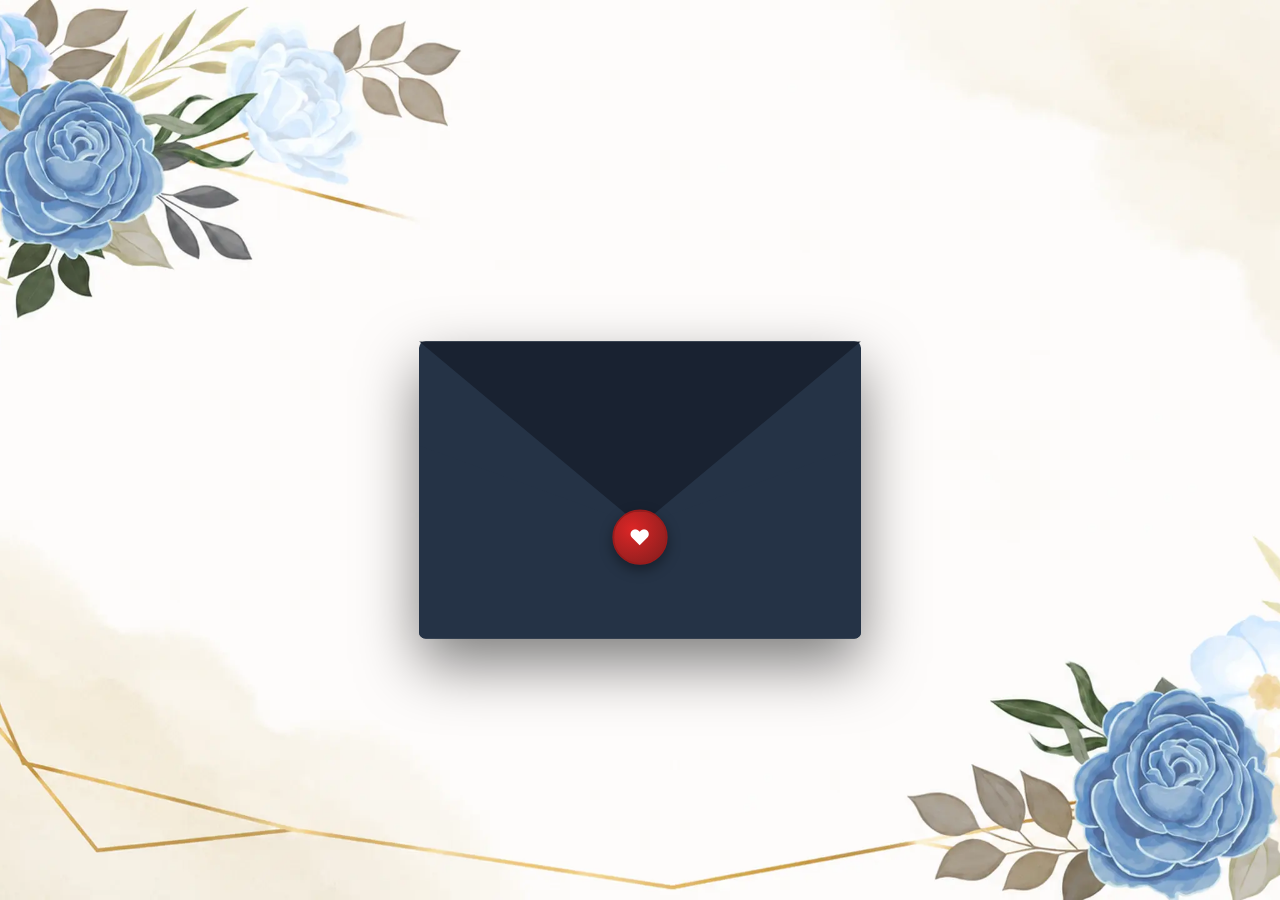
==== main_page.html @ ef390c4f "Update main_page.html" ====
<!DOCTYPE html>
<html lang="en">
<head>
    <meta charset="UTF-8">
    <meta name="viewport" content="width=device-width, initial-scale=1.0, maximum-scale=1.0, user-scalable=no">
    <title>Wedding Invitation - Ismail & Yara</title>
    
    <!-- We load your style.css first -->
    <link rel="stylesheet" href="style.css">
    
    <style>
        /* This section FORCES the floral image to appear and removes the blue gradient */
        html, body {
            margin: 0 !important;
            padding: 0 !important;
            width: 100% !important;
            height: 100% !important;
            overflow: hidden !important;
        }

        body {
            /* 1. This line overrides the blue gradient from style.css */
            background-image: url("background.webp") !important; 
            background-size: cover !important;
            background-position: center center !important;
            background-repeat: no-repeat !important;
            
            display: flex !important;
            justify-content: center !important;
            align-items: center !important;
            min-height: 100dvh !important;
        }

        /* PC Scaling */
        .envelope-wrapper {
            position: relative;
            z-index: 10;
            transform: scale(0.85);
        }

        /* Mobile Fix */
        @media screen and (max-width: 768px) {
    body {
        background-image: url("mobile-background.webp") !important;
        background-position: center top !important;
    }

    /* 1. Rectangular Envelope remains as we built it */
    .envelope-wrapper {
        width: 360px !important;
        height: 200px !important;
        transform: scale(0.65) translateY(60px) !important;
        display: block !important;
    }

    .envelope {
        position: absolute !important;
        width: 360px !important;
        height: 200px !important;
    }

    /* 2. INCREASED FONT SIZES (Mobile Only) */
    .name { 
        font-size: 38px !important; /* Larger names */
        letter-spacing: 2px !important;
        margin-bottom: 5px !important;
    }

    .and-text { 
        font-size: 50px !important; /* Larger ampersand */
        margin: 10px 0 !important;
    }

    .wedding-date { 
        font-size: 20px !important; /* Larger date */
        margin-top: 10px !important;
    }

    .invite-text { 
        font-size: 16px !important; /* Larger cordially invite text */
        margin-bottom: 20px !important;
    }

    /* 3. LARGER BUTTON (Mobile Only) */
    .open-btn {
        padding: 15px 0 !important;
        font-size: 18px !important;
        width: 90% !important;
        border-radius: 50px !important;
    }

    /* 4. ADJUST THE CARD TO FIT BIGGER TEXT */
    .invitation-card {
        position: absolute !important;
        width: 340px !important;
        height: 480px !important; /* Made taller to fit the bigger text */
        padding: 40px 20px !important;
        left: 10px !important;
        bottom: 10px !important;
        transform: scale(1) !important;
    }

    /* 5. ADJUST OPEN ANIMATION */
    /* Since the text is bigger and card is taller, 
       we pop it up higher to make sure the button is visible */
    .envelope-wrapper.open .invitation-card {
        transform: translateY(-380px) !important; 
        z-index: 10 !important;
    }
    
    .envelope-wrapper.open .flap {
        transform: rotateX(180deg) !important;
        z-index: 1 !important;
    }

    .wax-seal {
        top: 85px !important;
        left: 50% !important;
        transform: translateX(-50%) !important;
    }
}
    </style>
</head>
<body>

    <div class="envelope-wrapper" id="envelopeWrapper">
        <!-- ... (Invitation Card Content) ... -->
        <div class="invitation-card">
            <div class="avatar-circle">
                <img src="heart.png" alt="♥" style="width: 40px; height: 40px;" onerror="this.src='https://cdn-icons-png.flaticon.com/512/833/833472.png'">
            </div>
            <h1 class="name">ISMAIL</h1>
            <span class="and-text">&</span>
            <h1 class="name">YARA</h1>
            <div class="elegant-line"></div>
            <p class="wedding-date">September 04, 2026</p>
            <p class="invite-text">cordially invite.</p>
            <a href="details.html" class="open-btn">Open</a>
        </div>

        <div class="envelope">
            <div class="flap"></div>
            <div class="pocket"></div>
            <div class="wax-seal" id="waxSeal">
                <span style="font-size: 25px; color: white;">♥</span>
            </div>
        </div>
    </div>

    <script>
        const waxSeal = document.getElementById('waxSeal');
        const envelopeWrapper = document.getElementById('envelopeWrapper');
        waxSeal.addEventListener('click', (e) => {
            e.stopPropagation();
            envelopeWrapper.classList.add('open');
        });
    </script>
</body>
</html>
---- style.css ----
/* 1. Import Premium Fonts */
@import url('https://fonts.googleapis.com/css2?family=Cinzel:wght@700&family=Playfair+Display:ital,wght@1,400&family=Inter:wght@400;700&display=swap');

* {
    margin: 0;
    padding: 0;
    box-sizing: border-box;
}

body {
    background: linear-gradient(135deg, #238ea0 0%, #4b2c8a 100%);
    min-height: 100dvh;
    display: flex;
    justify-content: center;
    align-items: center;
    font-family: 'Inter', sans-serif;
    overflow: hidden; /* Prevents scrolling on the main page */
}

/* --- BACKGROUND ANIMATED BLOBS --- */
.background-blobs {
    position: fixed;
    top: 0;
    left: 0;
    width: 100vw;
    height: 100dvh;
    z-index: 0;
}

.blob {
    position: absolute;
    border-radius: 50%;
    filter: blur(120px);
    opacity: 0.4;
    animation: move 20s infinite alternate;
}

.blob-1 { width: 600px; height: 600px; background: #1e40af; top: -150px; left: -150px; }
.blob-2 { width: 500px; height: 500px; background: #4c1d95; bottom: -100px; right: -100px; }

@keyframes move {
    from { transform: translate(0, 0); }
    to { transform: translate(100px, 100px); }
}

/* --- ENVELOPE WRAPPER --- */
.envelope-wrapper {
    position: relative;
    width: 520px;
    height: 350px;
    z-index: 10;
    perspective: 1500px;
    margin-top: 80px;
    cursor: pointer;
    transition: transform 0.3s ease;
}

/* 3D Envelope Base */
.envelope {
    position: absolute;
    top: 0;
    left: 0;
    width: 100%;
    height: 100%;
    background: #253346;
    border-radius: 8px;
    box-shadow: 0 30px 70px rgba(0, 0, 0, 0.5);
}

/* Top Flap */
.flap {
    position: absolute;
    top: 0;
    left: 0;
    width: 100%;
    height: 100%;
    background: #192231;
    clip-path: polygon(0 0, 50% 62%, 100% 0);
    z-index: 5;
    transform-origin: top;
    transition: transform 0.8s cubic-bezier(0.4, 0, 0.2, 1), z-index 0.2s 0.4s;
    filter: drop-shadow(0px 6px 5px rgba(0,0,0,0.5));
}

/* Envelope Front Pocket */
.pocket {
    position: absolute;
    top: 0;
    left: 0;
    width: 100%;
    height: 100%;
    background: #253346;
    clip-path: polygon(0 35%, 50% 62%, 100% 35%, 100% 100%, 0 100%);
    z-index: 4;
    border-radius: 0 0 8px 8px;
}

/* Wax Seal */
.wax-seal {
    position: absolute;
    top: 198px;
    left: 50%;
    transform: translateX(-50%);
    width: 65px;
    height: 65px;
    background: radial-gradient(circle at 35% 35%, #dc2626, #7f1d1d);
    border-radius: 50%;
    z-index: 6;
    display: flex;
    justify-content: center;
    align-items: center;
    color: white;
    box-shadow: 0 6px 15px rgba(0, 0, 0, 0.4);
    border: 2px solid #991b1b;
    transition: opacity 0.3s ease, transform 0.3s ease;
}

/* --- THE INVITATION CARD --- */
.invitation-card {
    position: absolute;
    top: 10px;
    left: 50%;
    transform: translateX(-50%) scale(0.9);
    width: 380px;
    height: 480px;
    background: #fdfaf3;
    border-radius: 30px;
    padding: 35px 25px;
    text-align: center;
    z-index: 2;
    opacity: 0;
    pointer-events: none;
    transition: transform 1s cubic-bezier(0.175, 0.885, 0.32, 1.2) 0.5s,opacity 0.6s ease 0.5s, z-index 0s 0.5s;
    box-shadow: 0 15px 35px rgba(0, 0, 0, 0.2);
}

.avatar-circle {
    width: 70px;
    height: 70px;
    border: 2px solid #5dade2;
    border-radius: 50%;
    margin: 0 auto 15px;
    display: flex;
    justify-content: center;
    align-items: center;
    background: #1e293b;
    overflow: hidden;
}

.name {
    font-family: 'Cinzel', serif;
    font-size: 28px;
    letter-spacing: 3px;
    color: #1e293b;
    line-height: 1.1;
    font-weight: 700;
}

.and-text {
    font-family: 'Playfair Display', serif;
    font-style: italic;
    font-size: 36px;
    color: #5dade2;
    display: block;
    margin: 8px 0;
}

.elegant-line {
    width: 50px;
    height: 1px;
    background: #cbd5e1;
    margin: 15px auto;
}

.wedding-date { font-weight: 700; color: #1e293b; font-size: 16px; }
.invite-text { color: #94a3b8; font-size: 13px; margin-bottom: 25px; }

.open-btn {
    display: block;
    width: 80%;
    margin: 0 auto;
    background: #2c3748;
    color: white;
    text-decoration: none;
    padding: 14px 0;
    border-radius: 50px;
    font-weight: 700;
    font-size: 16px;
}

.open-btn:hover { background: #1e293b; transform: scale(1.03); }

/* --- OPEN STATE ANIMATION --- */
.envelope-wrapper.open .flap { transform: rotateX(180deg); z-index: 1; }
.envelope-wrapper.open .wax-seal { opacity: 0; transform: translate(-50%, -20px) scale(0); }
.envelope-wrapper.open .invitation-card {
    opacity: 1;
    pointer-events: auto;
    transform: translate(-50%, -140px) scale(1); 
    z-index: 10;
}

/* --- MOBILE SCALING (Matched to 7:52 Look) --- */
@media (max-width: 600px) {
    .envelope-wrapper { 
        transform: scale(0.8); /* This is the key change */
        margin-top: 100px; 
    }
    .envelope-wrapper.open .invitation-card { 
        transform: translate(-50%, -180px) scale(1); 
    }
}
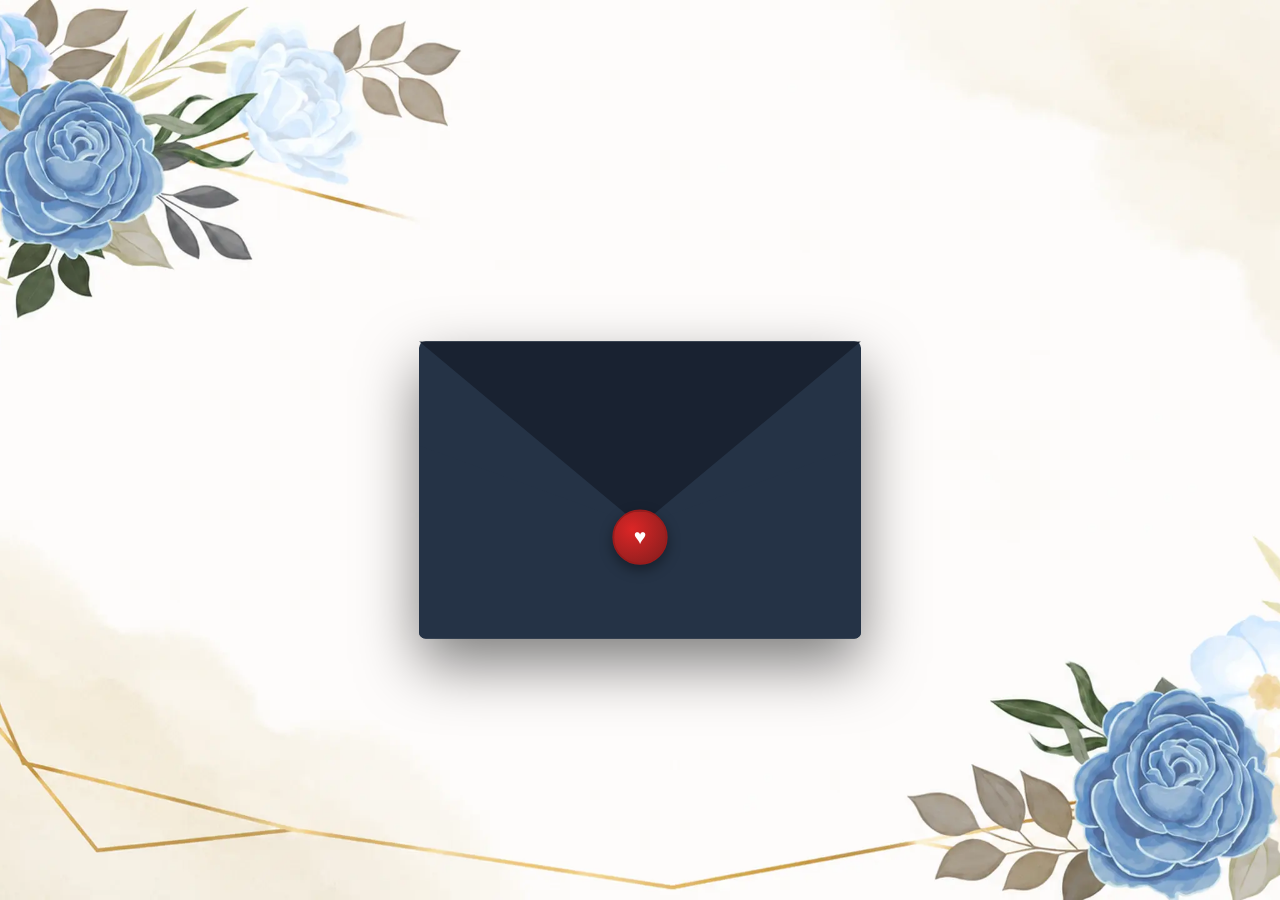
==== commit 584c7a61: "Update main_page.html" ====
--- a/main_page.html
+++ b/main_page.html
@@ -126,7 +126,7 @@
     <div class="envelope-wrapper" id="envelopeWrapper">
         <!-- ... (Invitation Card Content) ... -->
         <div class="invitation-card">
-            <div class="avatar-circle">
+           <div class="avatar-circle">
                 <img src="heart.png" alt="♥" style="width: 40px; height: 40px;" onerror="this.src='https://cdn-icons-png.flaticon.com/512/833/833472.png'">
             </div>
             <h1 class="name">ISMAIL</h1>
--- a/style.css
+++ b/style.css
@@ -7,36 +7,7 @@
     box-sizing: border-box;
 }
 
-body {
-    background: linear-gradient(135deg, #238ea0 0%, #4b2c8a 100%);
-    min-height: 100dvh;
-    display: flex;
-    justify-content: center;
-    align-items: center;
-    font-family: 'Inter', sans-serif;
-    overflow: hidden; /* Prevents scrolling on the main page */
-}
-
-/* --- BACKGROUND ANIMATED BLOBS --- */
-.background-blobs {
-    position: fixed;
-    top: 0;
-    left: 0;
-    width: 100vw;
-    height: 100dvh;
-    z-index: 0;
-}
-
-.blob {
-    position: absolute;
-    border-radius: 50%;
-    filter: blur(120px);
-    opacity: 0.4;
-    animation: move 20s infinite alternate;
-}
-
-.blob-1 { width: 600px; height: 600px; background: #1e40af; top: -150px; left: -150px; }
-.blob-2 { width: 500px; height: 500px; background: #4c1d95; bottom: -100px; right: -100px; }
+
 
 @keyframes move {
     from { transform: translate(0, 0); }
@@ -121,8 +92,8 @@
     top: 10px;
     left: 50%;
     transform: translateX(-50%) scale(0.9);
-    width: 380px;
-    height: 480px;
+    width: 350px;
+    height: 470px;
     background: #fdfaf3;
     border-radius: 30px;
     padding: 35px 25px;
@@ -134,6 +105,14 @@
     box-shadow: 0 15px 35px rgba(0, 0, 0, 0.2);
 }
 
+
+.avatar-circle img {
+    filter: brightness(0) invert(1);
+    width: 40px;
+    height: 40px;
+    object-fit: contain;
+}
+
 .avatar-circle {
     width: 70px;
     height: 70px;
@@ -143,13 +122,12 @@
     display: flex;
     justify-content: center;
     align-items: center;
-    background: #1e293b;
+    background: #1e293b; 
     overflow: hidden;
 }
-
 .name {
     font-family: 'Cinzel', serif;
-    font-size: 28px;
+    font-size: 38px;
     letter-spacing: 3px;
     color: #1e293b;
     line-height: 1.1;
@@ -159,7 +137,7 @@
 .and-text {
     font-family: 'Playfair Display', serif;
     font-style: italic;
-    font-size: 36px;
+    font-size: 52px;
     color: #5dade2;
     display: block;
     margin: 8px 0;
@@ -172,8 +150,20 @@
     margin: 15px auto;
 }
 
-.wedding-date { font-weight: 700; color: #1e293b; font-size: 16px; }
-.invite-text { color: #94a3b8; font-size: 13px; margin-bottom: 25px; }
+/* --- DATE SIZE INCREASE --- */
+.wedding-date { 
+    font-weight: 700; 
+    color: #1e293b; 
+    font-size: 19px; /* Increased from 16px */
+    letter-spacing: 1px;
+}
+
+/* --- INVITE TEXT SIZE INCREASE --- */
+.invite-text { 
+    color: #94a3b8; 
+    font-size: 19px; /* Increased from 13px */
+    margin-bottom: 30px; 
+}
 
 .open-btn {
     display: block;
@@ -200,13 +190,16 @@
     z-index: 10;
 }
 
-/* --- MOBILE SCALING (Matched to 7:52 Look) --- */
 @media (max-width: 600px) {
-    .envelope-wrapper { 
-        transform: scale(0.8); /* This is the key change */
-        margin-top: 100px; 
+    .envelope-wrapper { transform: scale(0.8); margin-top: 100px; }
+    .envelope-wrapper.open .invitation-card { transform: translate(-50%, -180px) scale(1); }
+}
+
+/* Ensure background image stays covered nicely on mobile devices */
+@media screen and (max-width: 768px) {
+    body {
+        background-attachment: scroll;
+        background-size: cover;
+        background-position: center top;
     }
-    .envelope-wrapper.open .invitation-card { 
-        transform: translate(-50%, -180px) scale(1); 
-    }
-}+}
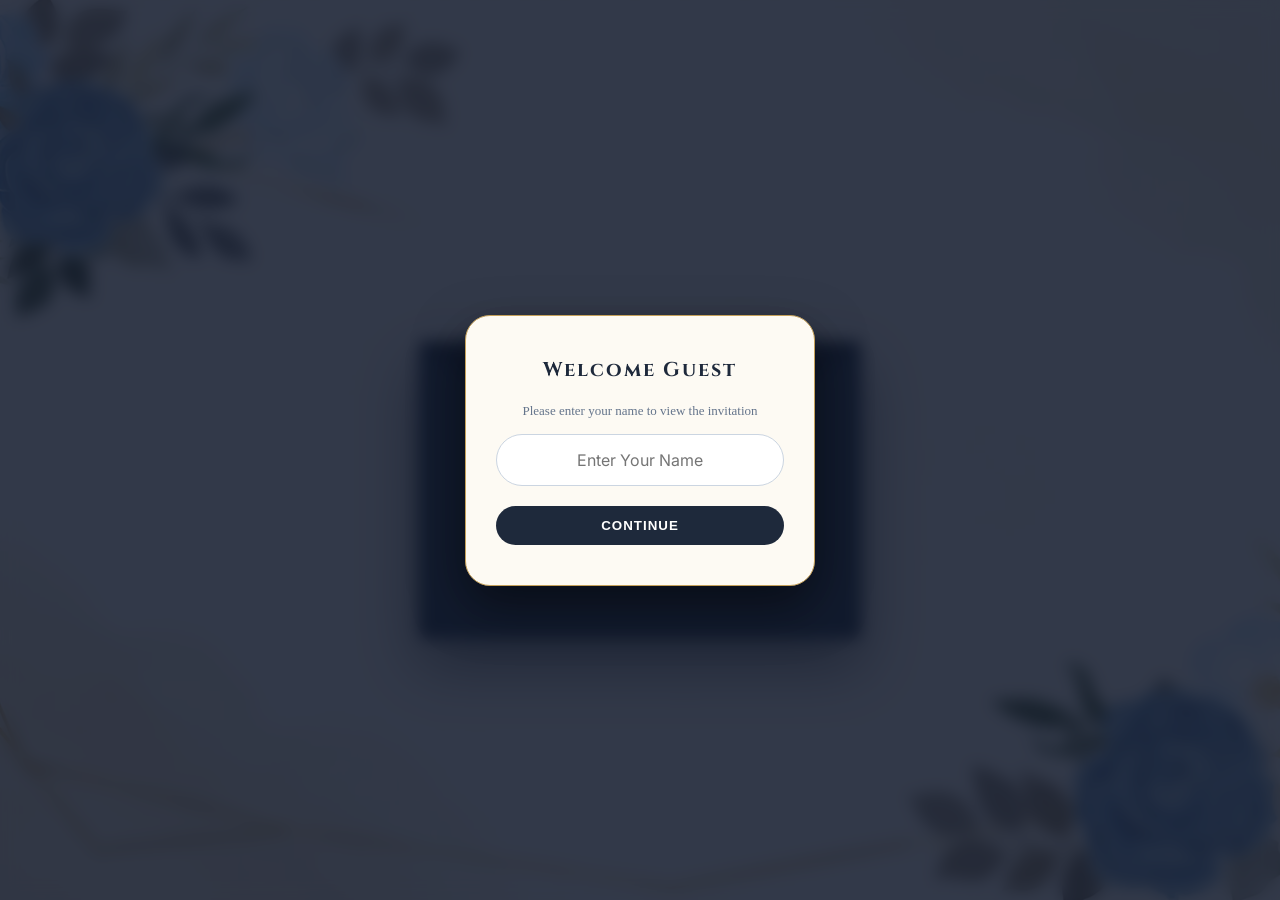
==== commit 28a95274: "Update main_page.html" ====
--- a/main_page.html
+++ b/main_page.html
@@ -5,11 +5,9 @@
     <meta name="viewport" content="width=device-width, initial-scale=1.0, maximum-scale=1.0, user-scalable=no">
     <title>Wedding Invitation - Ismail & Yara</title>
     
-    <!-- We load your style.css first -->
     <link rel="stylesheet" href="style.css">
     
     <style>
-        /* This section FORCES the floral image to appear and removes the blue gradient */
         html, body {
             margin: 0 !important;
             padding: 0 !important;
@@ -19,115 +17,157 @@
         }
 
         body {
-            /* 1. This line overrides the blue gradient from style.css */
             background-image: url("background.webp") !important; 
             background-size: cover !important;
             background-position: center center !important;
             background-repeat: no-repeat !important;
-            
             display: flex !important;
             justify-content: center !important;
             align-items: center !important;
             min-height: 100dvh !important;
         }
 
-        /* PC Scaling */
+        /* --- THE POPUP WINDOW (OVERLAY) --- */
+        #nameOverlay {
+            position: fixed;
+            top: 0;
+            left: 0;
+            width: 100%;
+            height: 100%;
+            background: rgba(15, 23, 42, 0.85); /* Dark elegant blue transparent */
+            backdrop-filter: blur(8px);
+            z-index: 1000;
+            display: flex;
+            justify-content: center;
+            align-items: center;
+            transition: opacity 0.5s ease;
+        }
+
+        .name-box {
+            background: #fdfaf3;
+            padding: 40px 30px;
+            border-radius: 25px;
+            text-align: center;
+            width: 90%;
+            max-width: 350px;
+            box-shadow: 0 20px 50px rgba(0,0,0,0.5);
+            border: 1px solid #c5a059;
+        }
+
+        .name-box h2 {
+            font-family: 'Cinzel', serif;
+            font-size: 20px;
+            color: #1e293b;
+            margin-bottom: 20px;
+            letter-spacing: 2px;
+        }
+
+        .name-box input {
+            width: 100%;
+            padding: 15px;
+            border-radius: 50px;
+            border: 1px solid #cbd5e1;
+            margin-bottom: 20px;
+            text-align: center;
+            font-family: 'Inter', sans-serif;
+            font-size: 16px;
+            outline: none;
+        }
+
+        .submit-name-btn {
+            background: #1e293b;
+            color: white;
+            padding: 12px 40px;
+            border-radius: 50px;
+            border: none;
+            font-weight: 700;
+            letter-spacing: 1px;
+            cursor: pointer;
+            width: 100%;
+        }
+
+        /* --- ENVELOPE STYLING --- */
         .envelope-wrapper {
             position: relative;
             z-index: 10;
             transform: scale(0.85);
         }
 
-        /* Mobile Fix */
         @media screen and (max-width: 768px) {
-    body {
-        background-image: url("mobile-background.webp") !important;
-        background-position: center top !important;
-    }
-
-    /* 1. Rectangular Envelope remains as we built it */
-    .envelope-wrapper {
-        width: 360px !important;
-        height: 200px !important;
-        transform: scale(0.65) translateY(60px) !important;
-        display: block !important;
-    }
-
-    .envelope {
-        position: absolute !important;
-        width: 360px !important;
-        height: 200px !important;
-    }
-
-    /* 2. INCREASED FONT SIZES (Mobile Only) */
-    .name { 
-        font-size: 38px !important; /* Larger names */
-        letter-spacing: 2px !important;
-        margin-bottom: 5px !important;
-    }
-
-    .and-text { 
-        font-size: 50px !important; /* Larger ampersand */
-        margin: 10px 0 !important;
-    }
-
-    .wedding-date { 
-        font-size: 20px !important; /* Larger date */
-        margin-top: 10px !important;
-    }
-
-    .invite-text { 
-        font-size: 16px !important; /* Larger cordially invite text */
-        margin-bottom: 20px !important;
-    }
-
-    /* 3. LARGER BUTTON (Mobile Only) */
-    .open-btn {
-        padding: 15px 0 !important;
-        font-size: 18px !important;
-        width: 90% !important;
-        border-radius: 50px !important;
-    }
-
-    /* 4. ADJUST THE CARD TO FIT BIGGER TEXT */
-    .invitation-card {
-        position: absolute !important;
-        width: 340px !important;
-        height: 480px !important; /* Made taller to fit the bigger text */
-        padding: 40px 20px !important;
-        left: 10px !important;
-        bottom: 10px !important;
-        transform: scale(1) !important;
-    }
-
-    /* 5. ADJUST OPEN ANIMATION */
-    /* Since the text is bigger and card is taller, 
-       we pop it up higher to make sure the button is visible */
-    .envelope-wrapper.open .invitation-card {
-        transform: translateY(-380px) !important; 
-        z-index: 10 !important;
-    }
-    
-    .envelope-wrapper.open .flap {
-        transform: rotateX(180deg) !important;
-        z-index: 1 !important;
-    }
-
-    .wax-seal {
-        top: 85px !important;
-        left: 50% !important;
-        transform: translateX(-50%) !important;
-    }
-}
+            body {
+                background-image: url("mobile-background.webp") !important;
+                background-position: center top !important;
+            }
+
+            .envelope-wrapper {
+                width: 360px !important;
+                height: 200px !important;
+                transform: scale(0.65) translateY(60px) !important;
+                display: block !important;
+            }
+
+            .envelope {
+                position: absolute !important;
+                width: 360px !important;
+                height: 200px !important;
+            }
+
+            .name { font-size: 38px !important; letter-spacing: 2px !important; margin-bottom: 5px !important; }
+            .and-text { font-size: 50px !important; margin: 10px 0 !important; }
+            .wedding-date { font-size: 20px !important; margin-top: 10px !important; }
+            .invite-text { font-size: 19px !important; margin-bottom: 25px !important; }
+
+            .open-btn {
+                padding: 15px 0 !important;
+                font-size: 18px !important;
+                width: 90% !important;
+                border-radius: 50px !important;
+                text-decoration: none;
+                display: block;
+                margin: 0 auto;
+                background: #2c3748;
+                color: white;
+                font-weight: 700;
+            }
+
+            .invitation-card {
+                position: absolute !important;
+                width: 340px !important;
+                height: 480px !important; 
+                padding: 40px 20px !important;
+                left: 10px !important;
+                bottom: 10px !important;
+                transform: scale(1) !important;
+            }
+
+            .envelope-wrapper.open .invitation-card {
+                transform: translateY(-380px) !important; 
+                z-index: 10 !important;
+            }
+            
+            .wax-seal { top: 85px !important; left: 50% !important; transform: translateX(-50%) !important; }
+        }
     </style>
 </head>
 <body>
 
+    <!-- 1. THE NAME POPUP WINDOW -->
+    <div id="nameOverlay">
+        <div class="name-box">
+            <h2>Welcome Guest</h2>
+            <p style="font-size: 13px; color: #64748b; margin-bottom: 15px;">Please enter your name to view the invitation</p>
+            <input type="text" id="guestNameInput" placeholder="Enter Your Name">
+            <button class="submit-name-btn" onclick="submitName()">CONTINUE</button>
+        </div>
+    </div>
+
+    <!-- 2. THE ENVELOPE -->
     <div class="envelope-wrapper" id="envelopeWrapper">
-        <!-- ... (Invitation Card Content) ... -->
         <div class="invitation-card">
-           <div class="avatar-circle">
-                <img src="heart.png" alt="♥" style="width: 40px; height: 40px;" onerror="this.src='https://cdn-icons-png.flaticon.com/512/833/833472.png'">
+            <div class="avatar-circle">
+                <svg viewBox="0 0 32 32" width="35" height="35" fill="white">
+                    <path d="M16 28.5L13.8 26.5C5.8 19.3 0.5 14.5 0.5 8.5C0.5 3.8 4.2 0.1 8.9 0.1C11.5 0.1 14.1 1.3 15.8 3.3C17.5 1.3 20.1 0.1 22.7 0.1C27.4 0.1 31.1 3.8 31.1 8.5C31.1 14.5 25.8 19.3 17.8 26.5L16 28.5Z"/>
+                </svg>
             </div>
             <h1 class="name">ISMAIL</h1>
             <span class="and-text">&</span>
@@ -135,6 +175,7 @@
             <div class="elegant-line"></div>
             <p class="wedding-date">September 04, 2026</p>
             <p class="invite-text">cordially invite.</p>
+            
             <a href="details.html" class="open-btn">Open</a>
         </div>
 
@@ -148,8 +189,37 @@
     </div>
 
     <script>
+        // Check if name already exists in memory
+        window.onload = function() {
+            const savedName = localStorage.getItem('wedding_guest_name');
+            if (savedName) {
+                document.getElementById('nameOverlay').style.display = 'none';
+            }
+        };
+
+        // Logic for the popup
+        function submitName() {
+            const nameInput = document.getElementById('guestNameInput').value;
+            if (nameInput.trim() === "") {
+                alert("Please enter your name first ♥");
+                return;
+            }
+            
+            // Save name for the next page
+            localStorage.setItem('wedding_guest_name', nameInput);
+            
+            // Hide the popup with animation
+            const overlay = document.getElementById('nameOverlay');
+            overlay.style.opacity = '0';
+            setTimeout(() => {
+                overlay.style.display = 'none';
+            }, 500);
+        }
+
+        // Envelope logic
         const waxSeal = document.getElementById('waxSeal');
         const envelopeWrapper = document.getElementById('envelopeWrapper');
+        
         waxSeal.addEventListener('click', (e) => {
             e.stopPropagation();
             envelopeWrapper.classList.add('open');
--- a/style.css
+++ b/style.css
@@ -106,23 +106,16 @@
 }
 
 
-.avatar-circle img {
-    filter: brightness(0) invert(1);
-    width: 40px;
-    height: 40px;
-    object-fit: contain;
-}
-
 .avatar-circle {
-    width: 70px;
+    display: flex !important;
+    justify-content: center !important;
+    align-items: center !important;
+    width: 70px; /* أو المقاس الذي تفضله */
     height: 70px;
+    border-radius: 50%;
+    background: #1e293b; /* اللون الكحلي */
     border: 2px solid #5dade2;
-    border-radius: 50%;
     margin: 0 auto 15px;
-    display: flex;
-    justify-content: center;
-    align-items: center;
-    background: #1e293b; 
     overflow: hidden;
 }
 .name {
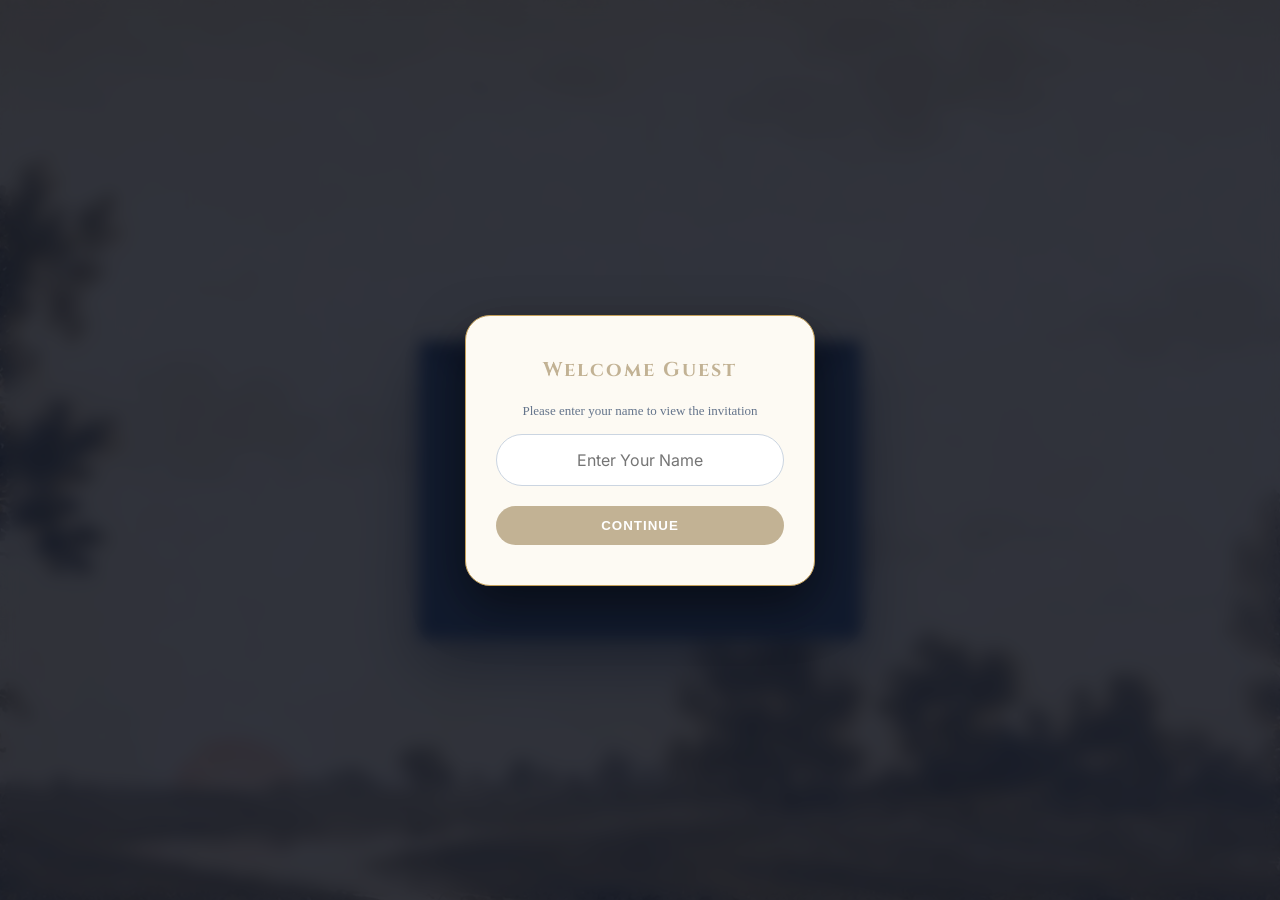
==== commit 6580859b: "Update main_page.html" ====
--- a/main_page.html
+++ b/main_page.html
@@ -54,13 +54,13 @@
             border: 1px solid #c5a059;
         }
 
-        .name-box h2 {
-            font-family: 'Cinzel', serif;
-            font-size: 20px;
-            color: #1e293b;
-            margin-bottom: 20px;
-            letter-spacing: 2px;
-        }
+       .name-box h2 {
+    font-family: 'Cinzel', serif;
+    font-size: 20px;
+    color: #C2B294; /* Changed from #1e293b */
+    margin-bottom: 20px;
+    letter-spacing: 2px;
+}
 
         .name-box input {
             width: 100%;
@@ -75,17 +75,16 @@
         }
 
         .submit-name-btn {
-            background: #1e293b;
-            color: white;
-            padding: 12px 40px;
-            border-radius: 50px;
-            border: none;
-            font-weight: 700;
-            letter-spacing: 1px;
-            cursor: pointer;
-            width: 100%;
-        }
-
+    background: #C2B294; /* Changed from #1e293b */
+    color: white;
+    padding: 12px 40px;
+    border-radius: 50px;
+    border: none;
+    font-weight: 700;
+    letter-spacing: 1px;
+    cursor: pointer;
+    width: 100%;
+}
         /* --- ENVELOPE STYLING --- */
         .envelope-wrapper {
             position: relative;
@@ -125,7 +124,7 @@
                 text-decoration: none;
                 display: block;
                 margin: 0 auto;
-                background: #2c3748;
+                background: #C2B294;
                 color: white;
                 font-weight: 700;
             }
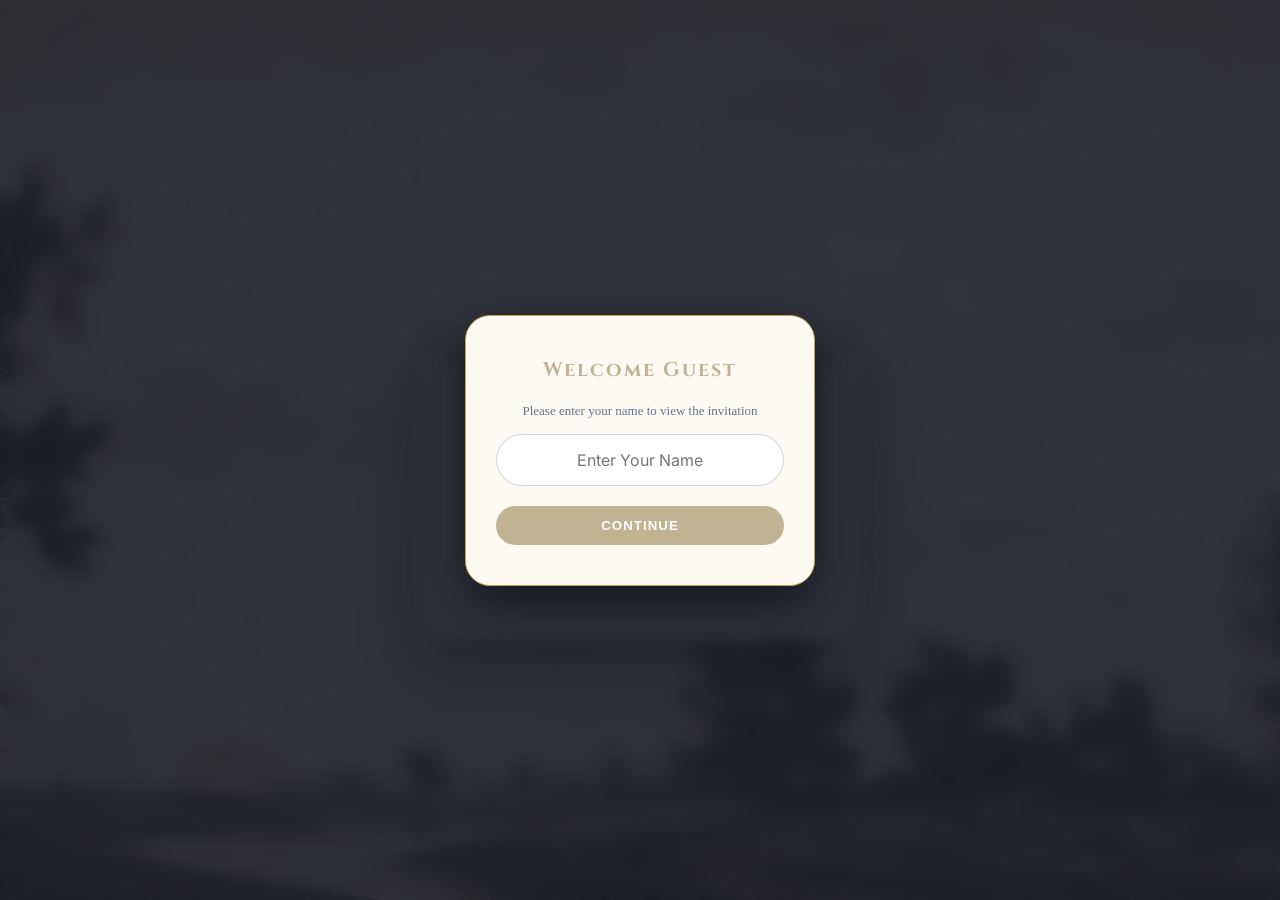
==== commit 28aef4fa: "Update main_page.html" ====
--- a/main_page.html
+++ b/main_page.html
@@ -175,7 +175,7 @@
             <p class="wedding-date">September 04, 2026</p>
             <p class="invite-text">cordially invite.</p>
             
-            <a href="details.html" class="open-btn">Open</a>
+            <a href="details.html?play=true" class="open-btn">Open</a>
         </div>
 
         <div class="envelope">
--- a/style.css
+++ b/style.css
@@ -33,7 +33,7 @@
     left: 0;
     width: 100%;
     height: 100%;
-    background: #253346;
+    background: #D8C9AC;
     border-radius: 8px;
     box-shadow: 0 30px 70px rgba(0, 0, 0, 0.5);
 }
@@ -45,7 +45,7 @@
     left: 0;
     width: 100%;
     height: 100%;
-    background: #192231;
+    background: #C2B294;
     clip-path: polygon(0 0, 50% 62%, 100% 0);
     z-index: 5;
     transform-origin: top;
@@ -60,7 +60,7 @@
     left: 0;
     width: 100%;
     height: 100%;
-    background: #253346;
+    background: #D8C9AC;
     clip-path: polygon(0 35%, 50% 62%, 100% 35%, 100% 100%, 0 100%);
     z-index: 4;
     border-radius: 0 0 8px 8px;
@@ -74,7 +74,8 @@
     transform: translateX(-50%);
     width: 65px;
     height: 65px;
-    background: radial-gradient(circle at 35% 35%, #dc2626, #7f1d1d);
+    /* Deep rich bronze/dark brown gradient */
+    background: radial-gradient(circle at 35% 35%, #8a6545, #5c3a21);
     border-radius: 50%;
     z-index: 6;
     display: flex;
@@ -82,10 +83,10 @@
     align-items: center;
     color: white;
     box-shadow: 0 6px 15px rgba(0, 0, 0, 0.4);
-    border: 2px solid #991b1b;
+    /* Very dark brown border to give it a heavy, stamped shadow effect */
+    border: 2px solid #3d2314;
     transition: opacity 0.3s ease, transform 0.3s ease;
 }
-
 /* --- THE INVITATION CARD --- */
 .invitation-card {
     position: absolute;
@@ -110,11 +111,11 @@
     display: flex !important;
     justify-content: center !important;
     align-items: center !important;
-    width: 70px; /* أو المقاس الذي تفضله */
+    width: 70px; 
     height: 70px;
     border-radius: 50%;
-    background: #1e293b; /* اللون الكحلي */
-    border: 2px solid #5dade2;
+    background: #C2B294; /* Changed from #1e293b */
+    border: 2px solid #D8C9AC; /* Changed from #5dade2 */
     margin: 0 auto 15px;
     overflow: hidden;
 }
@@ -122,7 +123,7 @@
     font-family: 'Cinzel', serif;
     font-size: 38px;
     letter-spacing: 3px;
-    color: #1e293b;
+    color: #C2B294; /* Changed from #1e293b */
     line-height: 1.1;
     font-weight: 700;
 }
@@ -131,7 +132,7 @@
     font-family: 'Playfair Display', serif;
     font-style: italic;
     font-size: 52px;
-    color: #5dade2;
+    color: #D8C9AC; /* Changed from #5dade2 */
     display: block;
     margin: 8px 0;
 }
@@ -146,8 +147,8 @@
 /* --- DATE SIZE INCREASE --- */
 .wedding-date { 
     font-weight: 700; 
-    color: #1e293b; 
-    font-size: 19px; /* Increased from 16px */
+    color: #C2B294; /* Changed from #1e293b */
+    font-size: 19px; 
     letter-spacing: 1px;
 }
 
@@ -162,7 +163,7 @@
     display: block;
     width: 80%;
     margin: 0 auto;
-    background: #2c3748;
+    background: #C2B294; /* Changed from #2c3748 */
     color: white;
     text-decoration: none;
     padding: 14px 0;
@@ -171,7 +172,10 @@
     font-size: 16px;
 }
 
-.open-btn:hover { background: #1e293b; transform: scale(1.03); }
+.open-btn:hover { 
+    background: #D8C9AC; /* Changed from #1e293b */
+    transform: scale(1.03); 
+}
 
 /* --- OPEN STATE ANIMATION --- */
 .envelope-wrapper.open .flap { transform: rotateX(180deg); z-index: 1; }
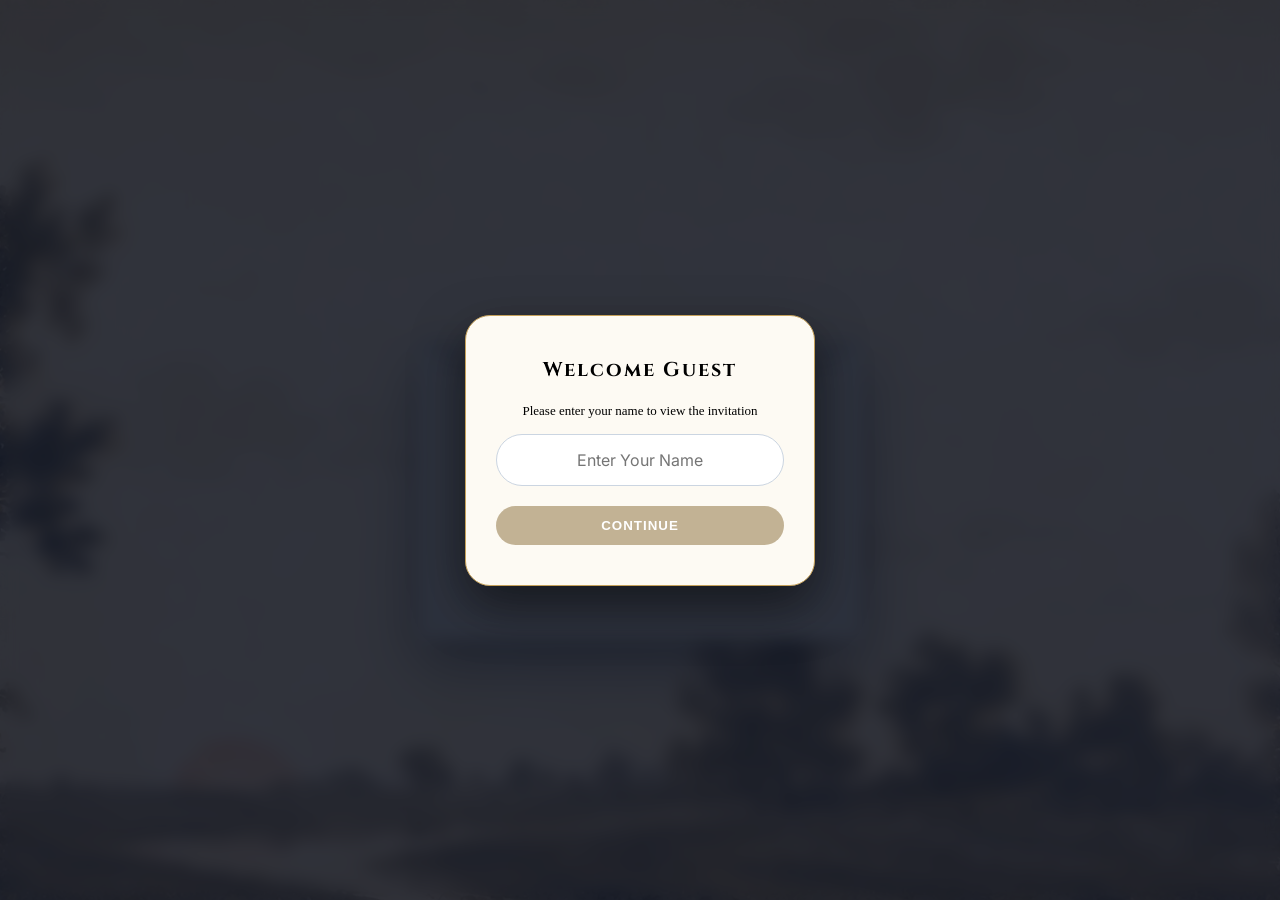
==== commit 56bb37e0: "Update main_page.html" ====
--- a/main_page.html
+++ b/main_page.html
@@ -57,7 +57,7 @@
        .name-box h2 {
     font-family: 'Cinzel', serif;
     font-size: 20px;
-    color: #C2B294; /* Changed from #1e293b */
+    color: #000000; /* Changed from #1e293b */
     margin-bottom: 20px;
     letter-spacing: 2px;
 }
@@ -154,7 +154,7 @@
     <div id="nameOverlay">
         <div class="name-box">
             <h2>Welcome Guest</h2>
-            <p style="font-size: 13px; color: #64748b; margin-bottom: 15px;">Please enter your name to view the invitation</p>
+            <p style="font-size: 13px;color: #000000;; margin-bottom: 15px;">Please enter your name to view the invitation</p>
             <input type="text" id="guestNameInput" placeholder="Enter Your Name">
             <button class="submit-name-btn" onclick="submitName()">CONTINUE</button>
         </div>
